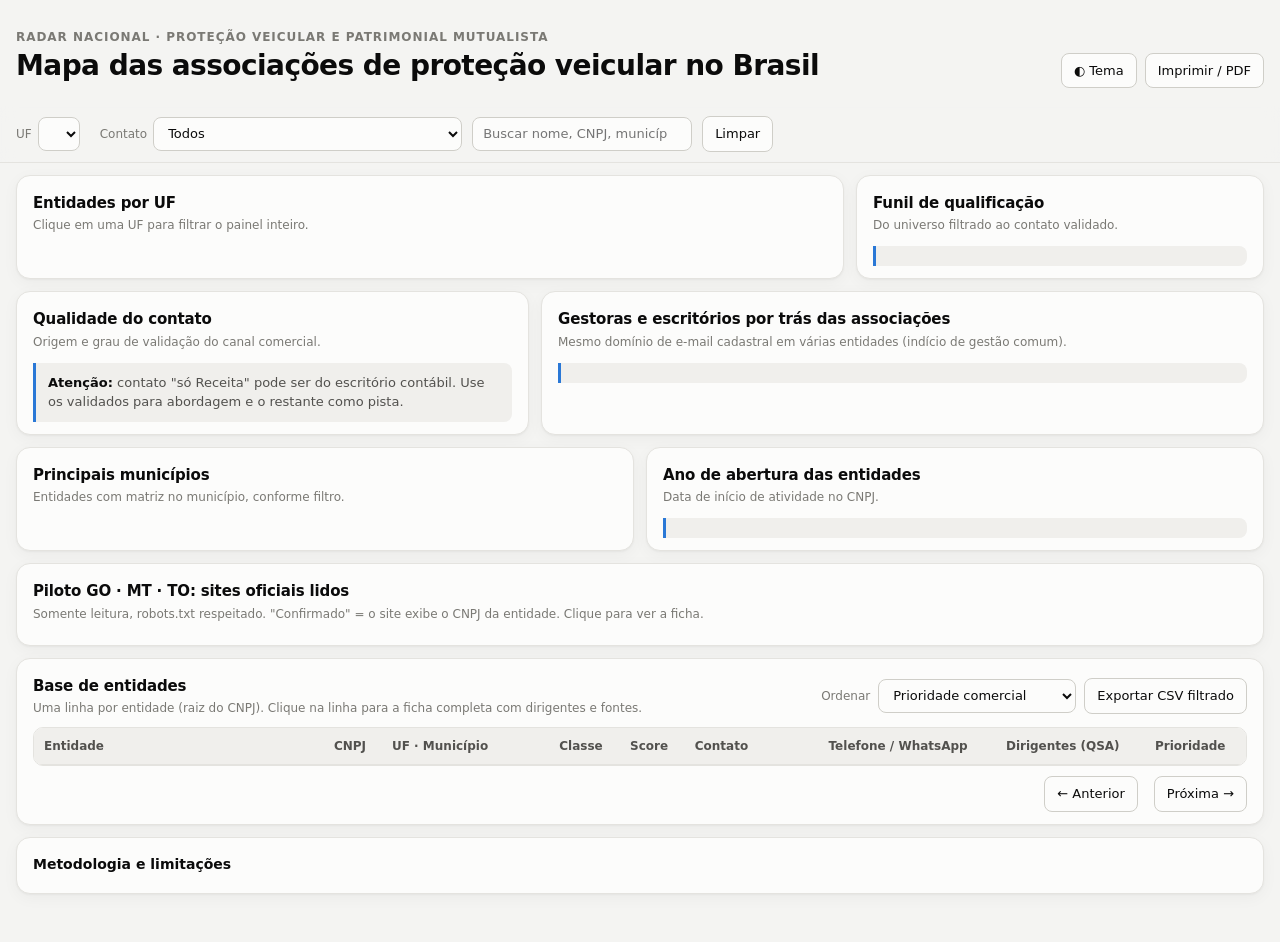
==== .claude/skills/radar-protecao-veicular/assets/dashboard_template.html @ 55ce42dc "Adiciona gerador de dashboard HTML unico a Skill radar-protecao-veicular Painel offline (HTML + SVG " ====
<!doctype html>
<html lang="pt-BR">
<head>
<meta charset="utf-8">
<meta name="viewport" content="width=device-width, initial-scale=1">
<title>Radar Proteção Veicular</title>
<style>
:root{
  color-scheme:light;
  --bg:#f4f4f2; --surface:#fcfcfb; --surface-2:#f0efec; --line:#e4e3df; --line-strong:#cfcec8;
  --text:#0b0b0b; --text-2:#52514e; --text-3:#7a7974;
  --s1:#2a78d6; --s2:#eb6834; --s3:#1baf7a; --neutral:#a9a8a2;
  --o1:#184f95; --o2:#2a78d6; --o3:#5598e7; --o4:#86b6ef;
  --good:#0ca30c; --accent:#2a78d6; --focus:#2a78d6;
  --shadow:0 1px 2px rgba(0,0,0,.04),0 4px 16px rgba(0,0,0,.04);
}
@media (prefers-color-scheme:dark){
  :root:not([data-theme="light"]){
    color-scheme:dark;
    --bg:#121211; --surface:#1a1a19; --surface-2:#232321; --line:#2e2e2b; --line-strong:#41413d;
    --text:#f0efec; --text-2:#c3c2b7; --text-3:#94938b;
    --s1:#3987e5; --s2:#d95926; --s3:#199e70; --neutral:#6b6a64;
    --o1:#9ec5f4; --o2:#5598e7; --o3:#256abf; --o4:#184f95;
    --accent:#3987e5; --focus:#86b6ef; --shadow:none;
  }
}
:root[data-theme="dark"]{
  color-scheme:dark;
  --bg:#121211; --surface:#1a1a19; --surface-2:#232321; --line:#2e2e2b; --line-strong:#41413d;
  --text:#f0efec; --text-2:#c3c2b7; --text-3:#94938b;
  --s1:#3987e5; --s2:#d95926; --s3:#199e70; --neutral:#6b6a64;
  --o1:#9ec5f4; --o2:#5598e7; --o3:#256abf; --o4:#184f95;
  --accent:#3987e5; --focus:#86b6ef; --shadow:none;
}
*{box-sizing:border-box}
html,body{margin:0}
body{background:var(--bg);color:var(--text);font:14px/1.5 ui-sans-serif,system-ui,-apple-system,"Segoe UI",Roboto,"Helvetica Neue",Arial,sans-serif;-webkit-font-smoothing:antialiased}
a{color:var(--accent)}
.wrap{max-width:1320px;margin:0 auto;padding:0 16px}
header.top{padding:28px 16px 18px;display:flex;gap:16px;align-items:flex-end;justify-content:space-between;flex-wrap:wrap}
.eyebrow{font-size:12px;letter-spacing:.08em;text-transform:uppercase;color:var(--text-3);font-weight:600}
h1{font-size:28px;line-height:1.15;margin:4px 0 6px;letter-spacing:-.02em}
.sub{color:var(--text-2);margin:0;max-width:760px}
.btn{appearance:none;border:1px solid var(--line-strong);background:var(--surface);color:var(--text);border-radius:8px;padding:7px 12px;font:inherit;font-size:13px;cursor:pointer}
.btn:hover{background:var(--surface-2)}
.btn:focus-visible,select:focus-visible,input:focus-visible,.chip:focus-visible,tr:focus-visible{outline:2px solid var(--focus);outline-offset:2px}
.filters{position:sticky;top:0;z-index:20;background:color-mix(in srgb,var(--bg) 92%,transparent);backdrop-filter:blur(8px);border-bottom:1px solid var(--line);padding:10px 0}
.filters .wrap{display:flex;gap:10px;flex-wrap:wrap;align-items:center}
.fgroup{display:flex;gap:6px;align-items:center}
.flabel{font-size:12px;color:var(--text-3)}
select,input[type=search]{font:inherit;font-size:13px;background:var(--surface);color:var(--text);border:1px solid var(--line-strong);border-radius:8px;padding:6px 10px;min-height:34px}
input[type=search]{min-width:220px}
.chip{border:1px solid var(--line-strong);background:var(--surface);color:var(--text-2);border-radius:999px;padding:5px 11px;font-size:12.5px;cursor:pointer;display:inline-flex;gap:6px;align-items:center;min-height:32px}
.chip[aria-pressed="true"]{background:var(--text);color:var(--surface);border-color:var(--text)}
.dot{width:9px;height:9px;border-radius:3px;display:inline-block;flex:none}
.count{margin-left:auto;font-size:12.5px;color:var(--text-2)}
main{padding:18px 0 40px}
.kpis{display:grid;grid-template-columns:repeat(4,minmax(0,1fr));gap:12px;margin-bottom:12px}
.card{background:var(--surface);border:1px solid var(--line);border-radius:14px;box-shadow:var(--shadow)}
.kpi{padding:14px 16px}
.kpi .k{font-size:12.5px;color:var(--text-2);display:flex;gap:6px;align-items:center}
.kpi .v{font-size:28px;font-weight:650;letter-spacing:-.02em;line-height:1.15;margin-top:4px;font-variant-numeric:tabular-nums}
.kpi .d{font-size:12px;color:var(--text-3);margin-top:2px}
.grid{display:grid;grid-template-columns:repeat(12,minmax(0,1fr));gap:12px}
.panel{padding:16px 16px 12px;min-width:0}
.panel h2{font-size:15px;margin:0;letter-spacing:-.01em}
.panel .ph{display:flex;flex-wrap:wrap;justify-content:space-between;gap:10px;align-items:flex-start;margin-bottom:10px}
.panel .hint{font-size:12px;color:var(--text-3);margin:2px 0 0}
.c8{grid-column:span 8}.c4{grid-column:span 4}.c6{grid-column:span 6}.c12{grid-column:span 12}.c5{grid-column:span 5}.c7{grid-column:span 7}
.legend{display:flex;gap:12px;flex-wrap:wrap;font-size:12px;color:var(--text-2)}
.legend span{display:inline-flex;gap:6px;align-items:center}
svg{display:block;max-width:100%;overflow:visible}
svg text{fill:var(--text-2);font-size:11.5px}
svg .lbl{fill:var(--text);font-size:12px}
svg .val{fill:var(--text-2);font-variant-numeric:tabular-nums}
svg .grid line{stroke:var(--line)}
.hit{fill:transparent;cursor:pointer}
.hit:hover + .hl, .rowg:hover .hl{fill:var(--surface-2)}
.tooltip{position:fixed;pointer-events:none;z-index:50;background:var(--surface);color:var(--text);border:1px solid var(--line-strong);border-radius:10px;padding:8px 10px;font-size:12.5px;box-shadow:0 6px 24px rgba(0,0,0,.14);opacity:0;transition:opacity .08s;max-width:280px}
.tooltip b{font-weight:650}
.tooltip .tr{display:flex;gap:8px;align-items:center;justify-content:space-between}
.tooltip .tr span:last-child{font-variant-numeric:tabular-nums;color:var(--text)}
.seg{display:flex;height:34px;border-radius:6px;overflow:hidden;gap:2px;background:var(--surface)}
.seg div{height:100%;min-width:2px}
.segleg{display:grid;grid-template-columns:repeat(2,minmax(0,1fr));gap:8px 16px;margin-top:12px;font-size:12.5px}
.segleg .r{display:flex;gap:8px;align-items:baseline}
.segleg .r b{font-variant-numeric:tabular-nums}
.segleg .r small{color:var(--text-3)}
.insight{border-left:3px solid var(--accent);background:var(--surface-2);padding:10px 12px;border-radius:0 8px 8px 0;font-size:13px;color:var(--text-2);margin-top:12px}
.insight b{color:var(--text)}
.pilot{display:grid;grid-template-columns:repeat(auto-fill,minmax(250px,1fr));gap:10px}
.pc{border:1px solid var(--line);border-radius:12px;padding:12px;background:var(--surface);cursor:pointer;text-align:left;font:inherit;color:inherit}
.pc:hover{border-color:var(--line-strong);background:var(--surface-2)}
.pc .n{font-weight:620;font-size:13.5px;line-height:1.3}
.pc .m{font-size:12px;color:var(--text-3);margin:2px 0 8px}
.tag{display:inline-flex;gap:5px;align-items:center;font-size:11.5px;border:1px solid var(--line-strong);border-radius:999px;padding:2px 8px;color:var(--text-2);margin:0 4px 4px 0;white-space:nowrap}
.tag.ok{border-color:color-mix(in srgb,var(--good) 55%,var(--line))}
.tag.ok::before{content:"✓";color:var(--good);font-weight:700}
.tbar{display:flex;gap:10px;align-items:center;justify-content:space-between;flex-wrap:wrap;margin-bottom:10px}
.tablewrap{overflow-x:auto;border:1px solid var(--line);border-radius:10px}
table{border-collapse:collapse;width:100%;min-width:1080px;font-size:13px}
th:nth-child(1),td:nth-child(1){min-width:260px}
th:nth-child(3),td:nth-child(3){min-width:150px}
th:nth-child(6),td:nth-child(6){min-width:120px}
.dir1{display:-webkit-box;-webkit-line-clamp:2;-webkit-box-orient:vertical;overflow:hidden;max-width:240px}
th,td{padding:9px 10px;border-bottom:1px solid var(--line);text-align:left;vertical-align:top}
th{position:sticky;top:0;background:var(--surface-2);font-size:12px;color:var(--text-2);font-weight:600;cursor:pointer;user-select:none;white-space:nowrap}
th[aria-sort="ascending"]::after{content:" ↑"}th[aria-sort="descending"]::after{content:" ↓"}
tbody tr{cursor:pointer}
tbody tr:hover{background:var(--surface-2)}
td.num{font-variant-numeric:tabular-nums;text-align:right}
.ename{font-weight:600;line-height:1.3}
.efan{color:var(--text-3);font-size:12px}
.badge{display:inline-flex;gap:6px;align-items:center;font-size:12px;white-space:nowrap}
.muted{color:var(--text-3)}
.pager{display:flex;gap:8px;align-items:center;justify-content:flex-end;margin-top:10px;font-size:12.5px;color:var(--text-2)}
dialog{border:none;border-radius:16px;padding:0;max-width:720px;width:calc(100% - 32px);background:var(--surface);color:var(--text);box-shadow:0 20px 60px rgba(0,0,0,.3)}
dialog::backdrop{background:rgba(0,0,0,.45)}
.dh{padding:18px 20px 12px;border-bottom:1px solid var(--line);display:flex;justify-content:space-between;gap:12px}
.dh h3{margin:0;font-size:17px;line-height:1.3}
.db{padding:14px 20px 20px;max-height:70vh;overflow:auto}
.kv{display:grid;grid-template-columns:180px 1fr;gap:6px 14px;font-size:13px}
.kv dt{color:var(--text-3)}
.kv dd{margin:0;word-break:break-word}
.notes{font-size:13px;color:var(--text-2)}
.notes h3{font-size:14px;color:var(--text);margin:0 0 6px}
.notes ul{margin:6px 0 0;padding-left:18px}
.foot{font-size:12px;color:var(--text-3);padding:16px 16px 32px}
.sr{position:absolute;width:1px;height:1px;overflow:hidden;clip:rect(0 0 0 0)}
@media (max-width:1000px){.c8,.c4,.c6,.c5,.c7{grid-column:span 12}.kpis{grid-template-columns:repeat(2,minmax(0,1fr))}}
@media (max-width:560px){.filters{position:static}h1{font-size:22px}.kpi .v{font-size:23px}input[type=search]{min-width:0;width:100%}.fgroup{flex-wrap:wrap}.kv{grid-template-columns:1fr}.segleg{grid-template-columns:1fr}.count{margin-left:0}}
@media print{.filters,.btn{display:none}.card{break-inside:avoid}}
</style>
</head>
<body>
<header class="wrap top">
  <div>
    <div class="eyebrow">Radar Nacional · Proteção Veicular e Patrimonial Mutualista</div>
    <h1>Mapa das associações de proteção veicular no Brasil</h1>
    <p class="sub" id="subtitle"></p>
  </div>
  <div style="display:flex;gap:8px">
    <button class="btn" id="themeBtn" type="button" aria-label="Alternar tema claro/escuro">◐ Tema</button>
    <button class="btn" id="printBtn" type="button">Imprimir / PDF</button>
  </div>
</header>

<div class="filters" role="region" aria-label="Filtros">
  <div class="wrap">
    <div class="fgroup"><label class="flabel" for="fUF">UF</label><select id="fUF"></select></div>
    <div class="fgroup" role="group" aria-label="Classe" id="fClasse"></div>
    <div class="fgroup"><label class="flabel" for="fContato">Contato</label>
      <select id="fContato">
        <option value="">Todos</option>
        <option value="validado">Validado no site (confirmado + provável)</option>
        <option value="confirmado_site_cita_cnpj">Confirmado (site cita CNPJ)</option>
        <option value="somente_declarado_receita">Só declarado à Receita</option>
        <option value="sem_contato_publico">Sem contato público</option>
      </select></div>
    <div class="fgroup"><input type="search" id="fBusca" placeholder="Buscar nome, CNPJ, município, dirigente…" aria-label="Buscar"></div>
    <button class="btn" id="fReset" type="button">Limpar</button>
    <span class="count" id="fCount" aria-live="polite"></span>
  </div>
</div>

<main class="wrap">
  <section class="kpis" id="kpis" aria-label="Indicadores"></section>

  <section class="grid">
    <div class="card panel c8">
      <div class="ph"><div><h2>Entidades por UF</h2><p class="hint">Clique em uma UF para filtrar o painel inteiro.</p></div>
        <div class="legend" id="legUF"></div></div>
      <div id="chUF"></div>
    </div>
    <div class="card panel c4">
      <div class="ph"><div><h2>Funil de qualificação</h2><p class="hint">Do universo filtrado ao contato validado.</p></div></div>
      <div id="chFunil"></div>
      <div class="insight" id="insFunil"></div>
    </div>

    <div class="card panel c5">
      <div class="ph"><div><h2>Qualidade do contato</h2><p class="hint">Origem e grau de validação do canal comercial.</p></div></div>
      <div id="chContato"></div>
      <div class="insight"><b>Atenção:</b> contato "só Receita" pode ser do escritório contábil. Use os validados para abordagem e o restante como pista.</div>
    </div>
    <div class="card panel c7">
      <div class="ph"><div><h2>Gestoras e escritórios por trás das associações</h2><p class="hint">Mesmo domínio de e-mail cadastral em várias entidades (indício de gestão comum).</p></div></div>
      <div id="chGest"></div>
      <div class="insight" id="insGest"></div>
    </div>

    <div class="card panel c6">
      <div class="ph"><div><h2>Principais municípios</h2><p class="hint">Entidades com matriz no município, conforme filtro.</p></div></div>
      <div id="chMun"></div>
    </div>
    <div class="card panel c6">
      <div class="ph"><div><h2>Ano de abertura das entidades</h2><p class="hint">Data de início de atividade no CNPJ.</p></div></div>
      <div id="chAno"></div>
      <div class="insight" id="insAno"></div>
    </div>

    <div class="card panel c12">
      <div class="ph"><div><h2>Piloto GO · MT · TO: sites oficiais lidos</h2><p class="hint">Somente leitura, robots.txt respeitado. "Confirmado" = o site exibe o CNPJ da entidade. Clique para ver a ficha.</p></div></div>
      <div class="pilot" id="pilot"></div>
    </div>

    <div class="card panel c12">
      <div class="tbar">
        <div><h2 style="margin:0;font-size:15px">Base de entidades</h2><p class="hint" style="margin:2px 0 0">Uma linha por entidade (raiz do CNPJ). Clique na linha para a ficha completa com dirigentes e fontes.</p></div>
        <div style="display:flex;gap:8px;align-items:center">
          <label class="flabel" for="tOrd">Ordenar</label>
          <select id="tOrd"><option value="prioScore">Prioridade comercial</option><option value="score">Score de confiança</option><option value="estab">Nº de estabelecimentos</option><option value="razao">Nome (A-Z)</option></select>
          <button class="btn" id="csvBtn" type="button">Exportar CSV filtrado</button>
        </div>
      </div>
      <div class="tablewrap"><table id="tbl"><caption class="sr">Entidades filtradas</caption>
        <thead><tr><th>Entidade</th><th>CNPJ</th><th>UF · Município</th><th>Classe</th><th class="num">Score</th><th>Contato</th><th>Telefone / WhatsApp</th><th>Dirigentes (QSA)</th><th>Prioridade</th></tr></thead>
        <tbody></tbody></table></div>
      <div class="pager"><button class="btn" id="pPrev" type="button">← Anterior</button><span id="pInfo"></span><button class="btn" id="pNext" type="button">Próxima →</button></div>
    </div>

    <div class="card panel c12 notes">
      <h3>Metodologia e limitações</h3>
      <ul id="notes"></ul>
    </div>
  </section>
</main>
<footer class="wrap foot" id="foot"></footer>

<div class="tooltip" id="tt" role="status"></div>
<dialog id="dlg" aria-labelledby="dlgT"><div class="dh"><h3 id="dlgT"></h3><button class="btn" id="dlgX" type="button" aria-label="Fechar">✕</button></div><div class="db" id="dlgB"></div></dialog>

<script>
const DATA = __DATA__;
const C = DATA.cols, M = DATA.meta;
const R = DATA.rows.map(r => Object.fromEntries(C.map((c, i) => [c, r[i]])));
const UFS = ["AC","AL","AP","AM","BA","CE","DF","ES","GO","MA","MT","MS","MG","PA","PB","PR","PE","PI","RJ","RN","RS","RO","RR","SC","SP","SE","TO"];
const CLS = {1:{n:"Confirmada",d:"Confirmada como atuante em proteção veicular",v:"--s1"},2:{n:"Provável",d:"Provável associação de proteção veicular",v:"--s1"},3:{n:"Patrimonial",d:"Proteção patrimonial sem confirmação do segmento veicular",v:"--s2"},5:{n:"Pendente",d:"Pendente de verificação",v:"--neutral"}};
// Séries: veicular (classes 1+2), patrimonial (3), pendente (5). Cor segue a entidade, nunca a posição.
const SER = [{k:"veic",n:"Veicular (confirmada ou provável)",v:"--s1",f:r=>r.classe<=2},{k:"patr",n:"Patrimonial s/ confirmação veicular",v:"--s2",f:r=>r.classe===3},{k:"pend",n:"Pendente de verificação",v:"--neutral",f:r=>r.classe===5}];
const CONT = {confirmado_site_cita_cnpj:{n:"Confirmado no site (cita CNPJ)",s:"Confirmado",v:"--o1"},provavel_site_dominio_cadastral:{n:"Provável (site do domínio cadastral)",s:"Provável (site)",v:"--o2"},somente_declarado_receita:{n:"Só declarado à Receita",s:"Só Receita",v:"--o3"},sem_contato_publico:{n:"Sem contato público",s:"Sem contato",v:"--neutral"}};
const css = v => getComputedStyle(document.documentElement).getPropertyValue(v).trim();
const fmt = n => n.toLocaleString("pt-BR");
const pct = (a, b) => b ? (100 * a / b).toLocaleString("pt-BR", {maximumFractionDigits: 1}) + "%" : "–";
const esc = s => s == null ? "" : String(s).replace(/[&<>"]/g, c => ({"&":"&amp;","<":"&lt;",">":"&gt;",'"':"&quot;"}[c]));
const norm = s => (s || "").normalize("NFD").replace(/[̀-ͯ]/g, "").toUpperCase();
R.forEach(r => r._q = norm([r.razao, r.fantasia, r.cnpj, r.mun, r.dirig, r.email, r.site].join(" ")));

// ---------------- estado e filtros
const st = {uf: "", cls: new Set([1, 2, 3, 5]), cont: "", q: "", ord: "prioScore", page: 0};
const fUF = document.getElementById("fUF");
fUF.innerHTML = `<option value="">Brasil (todas)</option>` + UFS.map(u => `<option>${u}</option>`).join("");
const fClasse = document.getElementById("fClasse");
fClasse.innerHTML = `<span class="flabel">Classe</span>` + [1, 2, 3, 5].map(c => `<button class="chip" type="button" data-c="${c}" aria-pressed="true" title="${CLS[c].d}"><span class="dot" style="background:var(${CLS[c].v})"></span>${c} · ${CLS[c].n}</button>`).join("");
fClasse.addEventListener("click", e => { const b = e.target.closest(".chip"); if (!b) return; const c = +b.dataset.c;
  if (st.cls.has(c) && st.cls.size > 1) st.cls.delete(c); else st.cls.add(c);
  b.setAttribute("aria-pressed", st.cls.has(c)); st.page = 0; render(); });
fUF.onchange = () => { st.uf = fUF.value; st.page = 0; render(); };
document.getElementById("fContato").onchange = e => { st.cont = e.target.value; st.page = 0; render(); };
let qt; document.getElementById("fBusca").oninput = e => { clearTimeout(qt); qt = setTimeout(() => { st.q = norm(e.target.value.trim()); st.page = 0; render(); }, 150); };
document.getElementById("tOrd").onchange = e => { st.ord = e.target.value; st.page = 0; renderTable(cur); };
document.getElementById("fReset").onclick = () => { Object.assign(st, {uf: "", cls: new Set([1, 2, 3, 5]), cont: "", q: "", page: 0}); fUF.value = ""; document.getElementById("fContato").value = ""; document.getElementById("fBusca").value = ""; fClasse.querySelectorAll(".chip").forEach(b => b.setAttribute("aria-pressed", "true")); render(); };
const validado = r => r.contato === "confirmado_site_cita_cnpj" || r.contato === "provavel_site_dominio_cadastral";
function filt(ignoreUF) {
  return R.filter(r => (ignoreUF || !st.uf || r.uf === st.uf) && st.cls.has(r.classe) &&
    (!st.cont || (st.cont === "validado" ? validado(r) : r.contato === st.cont)) && (!st.q || r._q.includes(st.q)));
}

// ---------------- tooltip
const tt = document.getElementById("tt");
function tip(e, html) { tt.innerHTML = html; tt.style.opacity = 1; const w = tt.offsetWidth, h = tt.offsetHeight;
  let x = e.clientX + 14, y = e.clientY + 14; if (x + w > innerWidth - 8) x = e.clientX - w - 14; if (y + h > innerHeight - 8) y = e.clientY - h - 14;
  tt.style.left = x + "px"; tt.style.top = y + "px"; }
const untip = () => tt.style.opacity = 0;
const trow = (v, n, val) => `<div class="tr"><span style="display:inline-flex;gap:6px;align-items:center"><span class="dot" style="background:var(${v})"></span>${n}</span><span>${val}</span></div>`;

// ---------------- gráfico de barras horizontais (empilhadas ou simples)
function hbars(el, items, series, opt = {}) {
  const W = el.clientWidth || 600, lw = opt.labelW || 46, rw = 54, bh = opt.bh || 14, gap = opt.gap || 8;
  const H = items.length * (bh + gap) + 22, max = Math.max(1, ...items.map(d => d.total));
  const x = v => (W - lw - rw) * v / max;
  const ticks = niceTicks(max, W < 420 ? 3 : 5);
  let s = `<svg width="${W}" height="${H}" role="img" aria-label="${esc(opt.aria || "")}"><g class="grid">`;
  ticks.forEach(t => { s += `<line x1="${lw + x(t)}" x2="${lw + x(t)}" y1="0" y2="${H - 18}"/><text x="${lw + x(t)}" y="${H - 4}" text-anchor="middle">${fmt(t)}</text>`; });
  s += `</g>`;
  items.forEach((d, i) => {
    const y = i * (bh + gap) + 2; let x0 = lw;
    s += `<g class="rowg" data-i="${i}"><rect class="hl" x="0" y="${y - gap / 2}" width="${W}" height="${bh + gap}" fill="transparent" rx="4"/>`;
    s += `<text class="lbl" x="${lw - 8}" y="${y + bh / 2 + 4}" text-anchor="end" ${d.dim ? 'style="opacity:.45"' : ""}>${esc(d.label)}</text>`;
    const segs = series.map(sr => ({sr, v: d.v[sr.k] || 0})).filter(z => z.v > 0);
    segs.forEach((z, j) => { const w = Math.max(1, x(z.v) - (j < segs.length - 1 ? 2 : 0)); const last = j === segs.length - 1;
      s += `<path d="${bar(x0, y, w, bh, last ? 4 : 0)}" fill="var(${z.sr.v})" ${d.dim ? 'opacity=".28"' : ""}/>`; x0 += x(z.v); });
    s += `<text class="val" x="${x0 + 6}" y="${y + bh / 2 + 4}">${fmt(d.total)}${d.extra ? " " + esc(d.extra) : ""}</text>`;
    s += `<rect class="hit" x="0" y="${y - gap / 2}" width="${W}" height="${bh + gap}"/></g>`;
  });
  el.innerHTML = s + `</svg>`;
  el.querySelectorAll(".rowg").forEach(g => { const d = items[+g.dataset.i];
    g.addEventListener("mousemove", e => tip(e, `<b>${esc(d.title || d.label)}</b>` + series.map(sr => d.v[sr.k] != null ? trow(sr.v, sr.n, fmt(d.v[sr.k] || 0)) : "").join("") + (d.note ? `<div class="muted" style="margin-top:4px">${esc(d.note)}</div>` : "")));
    g.addEventListener("mouseleave", untip);
    if (opt.onClick) { g.style.cursor = "pointer"; g.addEventListener("click", () => opt.onClick(d)); }
  });
}
// barra com apenas a ponta de dados arredondada (4px), ancorada na linha de base
function bar(x, y, w, h, r) { r = Math.min(r, w, h / 2); if (!r) return `M${x},${y}h${w}v${h}h${-w}z`;
  return `M${x},${y}h${w - r}a${r},${r} 0 0 1 ${r},${r}v${h - 2 * r}a${r},${r} 0 0 1 ${-r},${r}h${-(w - r)}z`; }
function niceTicks(max, n) { const raw = max / n, p = Math.pow(10, Math.floor(Math.log10(raw))), m = raw / p;
  const step = (m <= 1 ? 1 : m <= 2 ? 2 : m <= 5 ? 5 : 10) * p; const t = []; for (let v = 0; v <= max + 1e-9; v += step) t.push(Math.round(v)); return t; }

// ---------------- colunas verticais (série temporal discreta)
function vcols(el, items, opt) {
  const W = el.clientWidth || 600, H = 200, pl = 36, pb = 22, pt = 8, max = Math.max(1, ...items.map(d => d.v));
  const bw = (W - pl) / items.length, y = v => (H - pb - pt) * v / max;
  let s = `<svg width="${W}" height="${H}" role="img" aria-label="${esc(opt.aria)}"><g class="grid">`;
  niceTicks(max, 4).forEach(t => { const yy = H - pb - y(t); s += `<line x1="${pl}" x2="${W}" y1="${yy}" y2="${yy}"/><text x="${pl - 6}" y="${yy + 4}" text-anchor="end">${fmt(t)}</text>`; });
  s += `</g>`;
  const every = Math.ceil(items.length / (W < 480 ? 6 : 12));
  items.forEach((d, i) => { const x = pl + i * bw + 1, w = Math.max(2, bw - 2), h = y(d.v);
    s += `<g class="col" data-i="${i}"><rect class="hl" x="${pl + i * bw}" y="${pt}" width="${bw}" height="${H - pb - pt}" fill="transparent"/>`;
    if (h > 0) s += `<path d="M${x},${H - pb}v${-(h - Math.min(4, h))}a${Math.min(4, w / 2)},${Math.min(4, w / 2)} 0 0 1 ${Math.min(4, w / 2)},${-Math.min(4, h)}h${w - 2 * Math.min(4, w / 2)}a${Math.min(4, w / 2)},${Math.min(4, w / 2)} 0 0 1 ${Math.min(4, w / 2)},${Math.min(4, h)}v${h - Math.min(4, h)}z" fill="var(${d.c || "--s1"})"/>`;
    if (i % every === 0 || (i === items.length - 1 && i % every >= every / 2)) s += `<text x="${pl + i * bw + bw / 2}" y="${H - 6}" text-anchor="middle">${d.label}</text>`;
    s += `<rect class="hit" x="${pl + i * bw}" y="${pt}" width="${bw}" height="${H - pb - pt}"/></g>`; });
  el.innerHTML = s + `</svg>`;
  el.querySelectorAll(".col").forEach(g => { const d = items[+g.dataset.i];
    g.addEventListener("mousemove", e => tip(e, `<b>${d.label}</b>` + trow(d.c || "--s1", "Entidades abertas", fmt(d.v))));
    g.addEventListener("mouseleave", untip); });
}

// ---------------- render
let cur = [];
function render() {
  cur = filt(false);
  const all = filt(true);
  document.getElementById("fCount").textContent = `${fmt(cur.length)} entidades no filtro`;
  kpis(cur); chartUF(all); funil(cur); contato(cur); gestoras(cur); municipios(cur); anos(cur); pilot(cur);
  renderTable(cur);
}
function kpis(rs) {
  const n = rs.length, c = k => rs.filter(r => r.classe === k).length, v = rs.filter(validado).length, conf = rs.filter(r => r.contato === "confirmado_site_cita_cnpj").length;
  const dir = rs.filter(r => r.nDir > 0).length, est = rs.reduce((a, r) => a + r.estab, 0);
  const K = [
    ["Entidades no filtro", fmt(n), `${fmt(est)} estabelecimentos ativos (matriz + filiais)`],
    [`<span class="dot" style="background:var(--s1)"></span>Veicular (classes 1 e 2)`, fmt(c(1) + c(2)), `${fmt(c(1))} confirmadas · ${fmt(c(2))} prováveis`],
    [`<span class="dot" style="background:var(--s2)"></span>Patrimonial (classe 3)`, fmt(c(3)), "Mutualistas sem segmento veicular explícito"],
    [`<span class="dot" style="background:var(--neutral)"></span>Pendentes (classe 5)`, fmt(c(5)), "Clubes de benefícios e casos ambíguos"],
    ["Com dirigentes públicos (QSA)", fmt(dir), `${pct(dir, n)} das entidades têm presidente/diretores na Receita`],
    ["Contato validado no site", fmt(v), `${fmt(conf)} confirmados (site cita o CNPJ) · piloto GO/MT/TO`],
    ["Referência SUSEP (Fase I)", fmt(M.susepRef), "Associações com cadastro concluído até 15/07/2025"],
    ["Situação SUSEP verificada", "0", "Consulta oficial usa reCAPTCHA: conferência manual pendente"],
  ];
  document.getElementById("kpis").innerHTML = K.map(([k, v, d]) => `<div class="card kpi"><div class="k">${k}</div><div class="v">${v}</div><div class="d">${d}</div></div>`).join("");
}
function chartUF(rs) {
  const by = {}; UFS.forEach(u => by[u] = {veic: 0, patr: 0, pend: 0});
  rs.forEach(r => SER.forEach(s => { if (s.f(r)) by[r.uf][s.k]++; }));
  const items = UFS.map(u => ({label: u, title: u, v: by[u], total: by[u].veic + by[u].patr + by[u].pend, dim: st.uf && st.uf !== u}))
    .filter(d => d.total > 0).sort((a, b) => b.total - a.total);
  document.getElementById("legUF").innerHTML = SER.map(s => `<span><span class="dot" style="background:var(${s.v})"></span>${s.n}</span>`).join("");
  hbars(document.getElementById("chUF"), items, SER, {aria: "Entidades por UF", bh: 12, gap: 7, onClick: d => { st.uf = st.uf === d.label ? "" : d.label; fUF.value = st.uf; st.page = 0; render(); }});
}
function funil(rs) {
  const n = rs.length, veic = rs.filter(r => r.classe <= 2).length, dom = rs.filter(r => r.emailTipo === "dominio_proprio").length,
    site = rs.filter(r => r.site).length, conf = rs.filter(r => r.contato === "confirmado_site_cita_cnpj").length;
  const steps = [["Entidades no filtro", n, "--o4"], ["Veicular (classes 1 e 2)", veic, "--o3"], ["E-mail com domínio próprio", dom, "--o3"], ["Site oficial lido", site, "--o2"], ["Contato confirmado (site cita CNPJ)", conf, "--o1"]];
  const W = document.getElementById("chFunil").clientWidth || 360;
  let s = `<svg width="${W}" height="${steps.length * 46}" role="img" aria-label="Funil de qualificação">`;
  steps.forEach(([l, v, c], i) => { const y = i * 46, w = Math.max(3, (W - 70) * (n ? v / n : 0));
    s += `<text class="lbl" x="0" y="${y + 13}">${l}</text><path d="${bar(0, y + 20, w, 14, 4)}" fill="var(${c})"/><text class="val" x="${w + 6}" y="${y + 31}">${fmt(v)}${i ? " · " + pct(v, n) : ""}</text>`; });
  document.getElementById("chFunil").innerHTML = s + `</svg>`;
  document.getElementById("insFunil").innerHTML = `<b>Gargalo:</b> só ${pct(dom, n)} das entidades declaram e-mail com domínio próprio; o restante usa Gmail/Hotmail ou e-mail do contador. Site validado ainda limitado ao piloto (${M.sitesLidos} sites lidos).`;
}
function contato(rs) {
  const n = rs.length || 1, keys = Object.keys(CONT), cnt = Object.fromEntries(keys.map(k => [k, rs.filter(r => r.contato === k).length]));
  document.getElementById("chContato").innerHTML = `<div class="seg" role="img" aria-label="Distribuição da qualidade do contato">${keys.filter(k => cnt[k]).map(k => `<div data-k="${k}" style="flex:${cnt[k]} 0 0;background:var(${CONT[k].v})"></div>`).join("")}</div>
    <div class="segleg">${keys.map(k => `<div class="r"><span class="dot" style="background:var(${CONT[k].v})"></span><span>${CONT[k].n}</span><b>${fmt(cnt[k])}</b><small>${pct(cnt[k], rs.length)}</small></div>`).join("")}</div>`;
  document.querySelectorAll("#chContato .seg div").forEach(d => { const k = d.dataset.k;
    d.addEventListener("mousemove", e => tip(e, `<b>${CONT[k].n}</b>` + trow(CONT[k].v, "Entidades", `${fmt(cnt[k])} (${pct(cnt[k], rs.length)})`))); d.addEventListener("mouseleave", untip); });
}
function gestoras(rs) {
  const m = {}; rs.forEach(r => { if (!r.email || !(r.emailTipo === "dominio_proprio" || r.emailTipo === "provavel_terceiro_contador")) return;
    const d = r.email.split("@")[1]; (m[d] ||= {n: 0, ufs: new Set()}); m[d].n++; m[d].ufs.add(r.uf); });
  const top = Object.entries(m).filter(([, v]) => v.n >= 3).sort((a, b) => b[1].n - a[1].n).slice(0, 10);
  const el = document.getElementById("chGest");
  if (!top.length) { el.innerHTML = `<p class="muted">Nenhum domínio compartilhado por 3 ou mais entidades neste filtro.</p>`; document.getElementById("insGest").innerHTML = ""; return; }
  const items = top.map(([d, v]) => ({label: d.length > 26 ? d.slice(0, 25) + "…" : d, title: d, v: {g: v.n}, total: v.n, extra: `· ${v.ufs.size} UF${v.ufs.size > 1 ? "s" : ""}`, note: "UFs: " + [...v.ufs].sort().join(", ")}));
  hbars(el, items, [{k: "g", n: "Entidades com este domínio", v: "--s1"}], {aria: "Domínios compartilhados", labelW: Math.min(190, (el.clientWidth || 600) * .42), bh: 12, gap: 8,
    onClick: d => { const inp = document.getElementById("fBusca"); inp.value = d.title; st.q = norm(d.title); st.page = 0; render(); document.getElementById("tbl").scrollIntoView({behavior: "smooth"}); }});
  const tot = top.reduce((a, [, v]) => a + v.n, 0);
  document.getElementById("insGest").innerHTML = `<b>Oportunidade B2B:</b> os ${top.length} principais domínios somam ${fmt(tot)} associações. Um contrato com o back-office pode alcançar várias entidades. Clique para listar as associações de um domínio; confirme o vínculo antes da abordagem.`;
}
function municipios(rs) {
  const m = {}; rs.forEach(r => { const k = (r.mun || "?") + " · " + r.uf; (m[k] ||= {veic: 0, patr: 0, pend: 0}); SER.forEach(s => { if (s.f(r)) m[k][s.k]++; }); });
  const items = Object.entries(m).map(([k, v]) => ({label: k.length > 24 ? k.slice(0, 23) + "…" : k, title: k, v, total: v.veic + v.patr + v.pend})).sort((a, b) => b.total - a.total).slice(0, 12);
  const el = document.getElementById("chMun");
  hbars(el, items, SER, {aria: "Principais municípios", labelW: Math.min(170, (el.clientWidth || 500) * .4), bh: 12, gap: 8});
}
function anos(rs) {
  const m = {}; rs.forEach(r => { if (r.abertura) { const y = +r.abertura.slice(0, 4); m[y] = (m[y] || 0) + 1; } });
  const ys = Object.keys(m).map(Number); if (!ys.length) { document.getElementById("chAno").innerHTML = ""; return; }
  const a = Math.max(Math.min(...ys), 1995), b = Math.max(...ys), items = [];
  let antes = 0; ys.filter(y => y < a).forEach(y => antes += m[y]);
  for (let y = a; y <= b; y++) items.push({label: String(y), v: (m[y] || 0) + (y === a ? antes : 0)});
  if (antes) items[0].label = "≤" + a;
  if (b === new Date().getFullYear() || String(b) === M.competencia.slice(0, 4)) items[items.length - 1].label = b + "*";
  vcols(document.getElementById("chAno"), items, {aria: "Entidades por ano de abertura"});
  const rec = rs.filter(r => r.abertura && +r.abertura.slice(0, 4) >= 2020).length;
  document.getElementById("insAno").innerHTML = `<b>${pct(rec, rs.filter(r => r.abertura).length)}</b> das entidades do filtro foram abertas a partir de 2020: mercado jovem, com estrutura de gestão ainda em formação. <span class="muted">* ${M.competencia.slice(0, 4)} parcial (até a competência ${M.competencia}).</span>`;
}
function pilot(rs) {
  const ps = rs.filter(r => r.site).sort((a, b) => (a.contato > b.contato ? 1 : -1) || b.prioScore - a.prioScore);
  const el = document.getElementById("pilot");
  if (!ps.length) { el.innerHTML = `<p class="muted">Nenhum site lido no filtro atual (o enriquecimento de sites rodou no piloto GO/MT/TO).</p>`; return; }
  el.innerHTML = ps.map((r, i) => `<button class="pc" type="button" data-cnpj="${r.cnpj}">
    <div class="n">${esc(r.fantasia || r.razao)}</div><div class="m">${esc(r.mun)} · ${r.uf} · Classe ${r.classe}</div>
    ${r.contato === "confirmado_site_cita_cnpj" ? `<span class="tag ok">Site cita o CNPJ</span>` : `<span class="tag">Site do domínio cadastral</span>`}
    ${r.wa ? `<span class="tag ok">WhatsApp ${esc(r.wa.split(",")[0])}</span>` : ""}
    ${r.soft ? `<span class="tag">Software: ${esc(r.soft)}</span>` : ""}
    ${r.s24h ? `<span class="tag">Assistência 24h</span>` : ""}${r.sSin ? `<span class="tag">Sinistro</span>` : ""}${r.sVist ? `<span class="tag">Vistoria</span>` : ""}
  </button>`).join("");
  el.querySelectorAll(".pc").forEach(b => b.onclick = () => ficha(R.find(r => r.cnpj === b.dataset.cnpj)));
}

// ---------------- tabela
const PS = 25;
function sorted(rs) { const k = st.ord; return [...rs].sort((a, b) => k === "razao" ? (a.razao || "").localeCompare(b.razao || "", "pt") : (b[k] - a[k]) || (b.score - a.score)); }
function renderTable(rs) {
  const s = sorted(rs), pages = Math.max(1, Math.ceil(s.length / PS)); st.page = Math.min(st.page, pages - 1);
  const slice = s.slice(st.page * PS, st.page * PS + PS);
  document.querySelector("#tbl tbody").innerHTML = slice.map(r => `<tr tabindex="0" data-cnpj="${r.cnpj}">
    <td><div class="ename">${esc(r.razao)}</div>${r.fantasia && r.fantasia !== r.razao ? `<div class="efan">${esc(r.fantasia)}</div>` : ""}</td>
    <td style="white-space:nowrap;font-variant-numeric:tabular-nums">${r.cnpj}${r.estab > 1 ? `<div class="efan">${r.estab} estabelecimentos</div>` : ""}</td>
    <td>${r.uf} · ${esc(r.mun)}${r.ufs && r.ufs.includes(",") ? `<div class="efan">Atua em ${esc(r.ufs)}</div>` : ""}</td>
    <td><span class="badge"><span class="dot" style="background:var(${CLS[r.classe].v})"></span>${r.classe} · ${CLS[r.classe].n}</span></td>
    <td class="num">${r.score}</td>
    <td>${CONT[r.contato] ? `<span class="badge"><span class="dot" style="background:var(${CONT[r.contato].v})"></span>${CONT[r.contato].s}</span>` : ""}</td>
    <td style="white-space:nowrap">${esc(r.tel || "–")}${r.wa ? `<div class="efan">WA ${esc(r.wa)}</div>` : ""}</td>
    <td>${r.nDir ? `<div class="dir1">${esc(r.dirig.split("; ")[0])}${r.nDir > 1 ? ` <span class="muted">+${r.nDir - 1}</span>` : ""}</div>` : `<span class="muted">Não publicado</span>`}</td>
    <td>${r.prio} <span class="muted">(${r.prioScore})</span></td></tr>`).join("") || `<tr><td colspan="9" class="muted">Nenhuma entidade no filtro.</td></tr>`;
  document.getElementById("pInfo").textContent = `Página ${st.page + 1} de ${pages} · ${fmt(s.length)} entidades`;
  document.getElementById("pPrev").disabled = st.page === 0; document.getElementById("pNext").disabled = st.page >= pages - 1;
  document.querySelectorAll("#tbl tbody tr[data-cnpj]").forEach(tr => { const open = () => ficha(R.find(r => r.cnpj === tr.dataset.cnpj));
    tr.onclick = open; tr.onkeydown = e => { if (e.key === "Enter") open(); }; });
}
document.getElementById("pPrev").onclick = () => { st.page--; renderTable(cur); };
document.getElementById("pNext").onclick = () => { st.page++; renderTable(cur); };

// ---------------- ficha
const dlg = document.getElementById("dlg");
document.getElementById("dlgX").onclick = () => dlg.close();
dlg.addEventListener("click", e => { if (e.target === dlg) dlg.close(); });
function ficha(r) {
  if (!r) return;
  document.getElementById("dlgT").textContent = r.razao;
  const L = [["Nome fantasia", r.fantasia], ["CNPJ (matriz)", r.cnpj], ["Classe", `${r.classe} · ${CLS[r.classe].d}`], ["Score de confiança", r.score + " / 100"],
    ["Localização", `${r.mun} · ${r.uf}`], ["Estabelecimentos ativos", `${r.estab}${r.ufs ? " · UFs: " + r.ufs : ""}`], ["Data de abertura", r.abertura],
    ["Dirigentes públicos (QSA)", r.dirig], ["Telefone (Receita)", r.tel], ["E-mail (Receita)", r.email ? `${r.email} (${r.emailTipo.replace(/_/g, " ")})` : null],
    ["Site oficial", r.site ? `<a href="${esc(r.site)}" target="_blank" rel="noopener">${esc(r.site)}</a>` : null],
    ["WhatsApp comercial confirmado", r.wa], ["Status do contato", CONT[r.contato]?.n], ["Indícios de software", r.soft],
    ["Domínio de e-mail compartilhado", r.emailComp > 1 ? `${r.emailComp} entidades usam o mesmo domínio` : null],
    ["Prioridade comercial", `${r.prio} (${r.prioScore}/100)`], ["Situação SUSEP", "Não verificada: conferir em www2.susep.gov.br (certidão)"],
    ["Fonte", `Receita Federal, CNPJ dados abertos, competência ${M.competencia}${r.site ? "; site oficial" : ""}`]];
  document.getElementById("dlgB").innerHTML = `<dl class="kv">${L.filter(([, v]) => v).map(([k, v]) => `<dt>${k}</dt><dd>${k === "Site oficial" ? v : esc(v)}</dd>`).join("")}</dl>`;
  dlg.showModal();
}

// ---------------- CSV
document.getElementById("csvBtn").onclick = () => {
  const cols = [["cnpj","CNPJ"],["razao","Razão social"],["fantasia","Nome fantasia"],["uf","UF"],["mun","Município"],["classe","Classe"],["score","Score"],["contato","Status contato"],["tel","Telefone Receita"],["email","E-mail Receita"],["emailTipo","Tipo e-mail"],["site","Site oficial"],["wa","WhatsApp confirmado"],["dirig","Dirigentes QSA"],["estab","Estabelecimentos"],["ufs","UFs de atuação"],["soft","Indícios software"],["prio","Prioridade"],["prioScore","Prioridade score"],["abertura","Abertura"]];
  const q = v => v == null ? "" : /[";\n]/.test(String(v)) ? `"${String(v).replace(/"/g, '""')}"` : String(v);
  const csv = "﻿" + cols.map(c => c[1]).join(";") + "\n" + sorted(cur).map(r => cols.map(c => q(r[c[0]])).join(";")).join("\n");
  const a = document.createElement("a"); a.href = URL.createObjectURL(new Blob([csv], {type: "text/csv;charset=utf-8"}));
  a.download = `radar_protecao_veicular_${st.uf || "BR"}.csv`; a.click(); setTimeout(() => URL.revokeObjectURL(a.href), 1000);
};

// ---------------- textos e tema
document.getElementById("subtitle").textContent = `Base CNPJ da Receita Federal, competência ${M.competencia}. ${fmt(R.length)} entidades ativas classificadas por evidência, ${fmt(M.descartadas)} descartadas com justificativa. Atualizado em ${M.gerado}.`;
document.getElementById("notes").innerHTML = [
  `<b>Descoberta:</b> razão social, nome fantasia, CNAE principal e secundário (9499-5/00 é ponto de partida, não filtro), natureza jurídica e e-mail cadastral. Termos isolados como "proteção" ou "clube" não bastam.`,
  `<b>Classes:</b> 1 confirmada (site que cita o CNPJ ou cadastro SUSEP), 2 provável, 3 patrimonial sem confirmação veicular, 5 pendente. Descartadas (classe 4): ${Object.entries(M.descSub).map(([k, v]) => `${fmt(v)} ${k.replace(/_/g, " ")}`).join(", ")}.`,
  `<b>Precisão observada</b> em amostra rotulada de 80 entidades: classe 2 com 30/30 compatíveis; classe 3 entre 73% e 87%; ruído concentrado em "pendente", por desenho.`,
  `<b>Cobertura:</b> ordem de grandeza compatível com as ${fmt(M.susepRef)} associações que concluíram o cadastro na SUSEP. Não há evidência de cobertura completa: entidades sem nenhum sinal no nome, CNAE ou e-mail podem não aparecer.`,
  `<b>SUSEP:</b> cadastro não é regularidade. Nenhuma entidade é marcada como irregular por ausência de resultado. A consulta oficial exige reCAPTCHA e não foi automatizada.`,
  `<b>Dirigentes:</b> nome e cargo do QSA público, com data de entrada; sem CPF. Associação civil não tem proprietário. O QSA pode estar desatualizado.`,
  `<b>Contatos:</b> "só Receita" pode pertencer ao escritório contábil. Validação de sites rodou no piloto GO/MT/TO (${M.sitesLidos} sites lidos, respeitando robots.txt).`,
  `<b>Uso:</b> prospecção B2B. Não redistribua os nomes de dirigentes publicamente; ofereça opt-out no primeiro contato (LGPD).`].map(x => `<li>${x}</li>`).join("");
document.getElementById("foot").textContent = `Radar Proteção Veicular · Skill radar-protecao-veicular · Fontes: Receita Federal (CNPJ dados abertos, ${M.competencia}), SUSEP (página de PPM, LC 213/2025, Res. CNSP 491/2026), sites institucionais. Gerado em ${M.gerado}.`;
const THEME_KEY = "radar-pv-theme";
try { const t = localStorage.getItem(THEME_KEY); if (t) document.documentElement.dataset.theme = t; } catch (e) {}
document.getElementById("themeBtn").onclick = () => {
  const dark = document.documentElement.dataset.theme ? document.documentElement.dataset.theme === "dark" : matchMedia("(prefers-color-scheme: dark)").matches;
  document.documentElement.dataset.theme = dark ? "light" : "dark";
  try { localStorage.setItem(THEME_KEY, document.documentElement.dataset.theme); } catch (e) {}
};
document.getElementById("printBtn").onclick = () => print();
let rt; addEventListener("resize", () => { clearTimeout(rt); rt = setTimeout(render, 120); });
render();
</script>
</body>
</html>
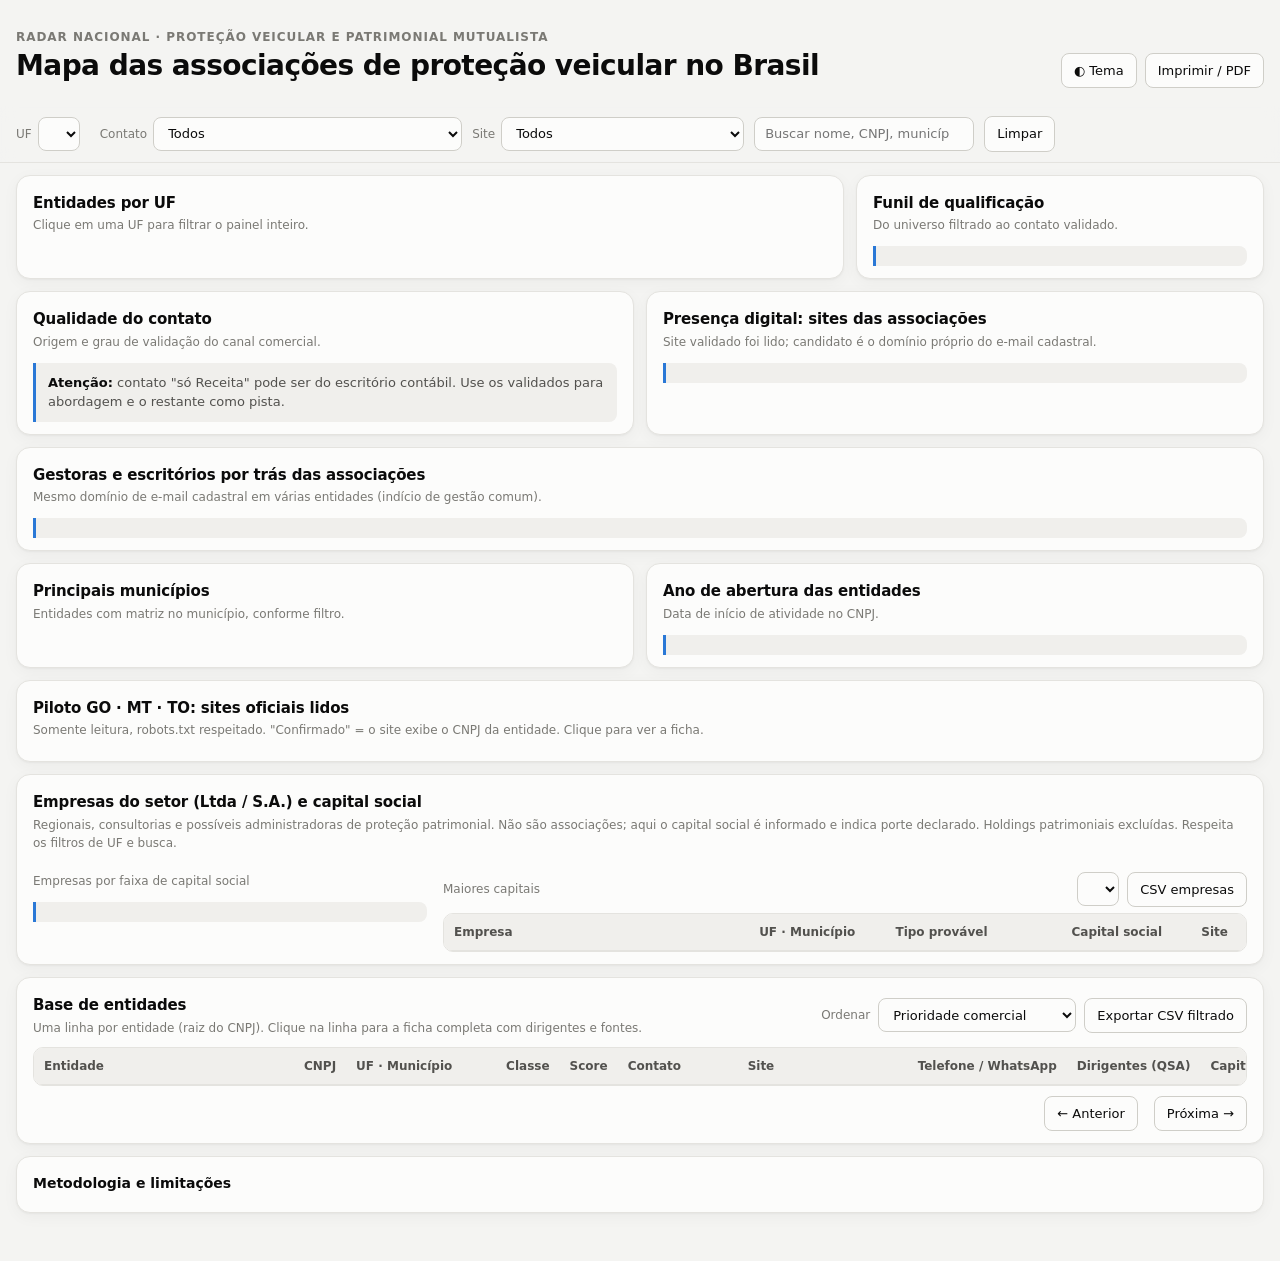
==== commit 13409dfe: "Inclui site e capital social na base e no dashboard - normalizar: site_candidato (dominio proprio do" ====
--- a/.claude/skills/radar-protecao-veicular/assets/dashboard_template.html
+++ b/.claude/skills/radar-protecao-veicular/assets/dashboard_template.html
@@ -98,10 +98,11 @@
 .tag.ok::before{content:"✓";color:var(--good);font-weight:700}
 .tbar{display:flex;gap:10px;align-items:center;justify-content:space-between;flex-wrap:wrap;margin-bottom:10px}
 .tablewrap{overflow-x:auto;border:1px solid var(--line);border-radius:10px}
-table{border-collapse:collapse;width:100%;min-width:1080px;font-size:13px}
+table{border-collapse:collapse;width:100%;min-width:1300px;font-size:13px}
 th:nth-child(1),td:nth-child(1){min-width:260px}
 th:nth-child(3),td:nth-child(3){min-width:150px}
 th:nth-child(6),td:nth-child(6){min-width:120px}
+#tbl th:nth-child(7),#tbl td:nth-child(7){min-width:170px}
 .dir1{display:-webkit-box;-webkit-line-clamp:2;-webkit-box-orient:vertical;overflow:hidden;max-width:240px}
 th,td{padding:9px 10px;border-bottom:1px solid var(--line);text-align:left;vertical-align:top}
 th{position:sticky;top:0;background:var(--surface-2);font-size:12px;color:var(--text-2);font-weight:600;cursor:pointer;user-select:none;white-space:nowrap}
@@ -157,6 +158,14 @@
         <option value="somente_declarado_receita">Só declarado à Receita</option>
         <option value="sem_contato_publico">Sem contato público</option>
       </select></div>
+    <div class="fgroup"><label class="flabel" for="fSite">Site</label>
+      <select id="fSite">
+        <option value="">Todos</option>
+        <option value="algum">Com site identificado</option>
+        <option value="validado">Site validado</option>
+        <option value="candidato_nao_verificado">Site candidato (não verificado)</option>
+        <option value="sem_site_identificado">Sem site identificado</option>
+      </select></div>
     <div class="fgroup"><input type="search" id="fBusca" placeholder="Buscar nome, CNPJ, município, dirigente…" aria-label="Buscar"></div>
     <button class="btn" id="fReset" type="button">Limpar</button>
     <span class="count" id="fCount" aria-live="polite"></span>
@@ -178,12 +187,17 @@
       <div class="insight" id="insFunil"></div>
     </div>
 
-    <div class="card panel c5">
+    <div class="card panel c6">
       <div class="ph"><div><h2>Qualidade do contato</h2><p class="hint">Origem e grau de validação do canal comercial.</p></div></div>
       <div id="chContato"></div>
       <div class="insight"><b>Atenção:</b> contato "só Receita" pode ser do escritório contábil. Use os validados para abordagem e o restante como pista.</div>
     </div>
-    <div class="card panel c7">
+    <div class="card panel c6">
+      <div class="ph"><div><h2>Presença digital: sites das associações</h2><p class="hint">Site validado foi lido; candidato é o domínio próprio do e-mail cadastral.</p></div></div>
+      <div id="chSite"></div>
+      <div class="insight" id="insSite"></div>
+    </div>
+    <div class="card panel c12">
       <div class="ph"><div><h2>Gestoras e escritórios por trás das associações</h2><p class="hint">Mesmo domínio de e-mail cadastral em várias entidades (indício de gestão comum).</p></div></div>
       <div id="chGest"></div>
       <div class="insight" id="insGest"></div>
@@ -202,6 +216,20 @@
     <div class="card panel c12">
       <div class="ph"><div><h2>Piloto GO · MT · TO: sites oficiais lidos</h2><p class="hint">Somente leitura, robots.txt respeitado. "Confirmado" = o site exibe o CNPJ da entidade. Clique para ver a ficha.</p></div></div>
       <div class="pilot" id="pilot"></div>
+    </div>
+
+    <div class="card panel c12">
+      <div class="ph"><div><h2>Empresas do setor (Ltda / S.A.) e capital social</h2><p class="hint">Regionais, consultorias e possíveis administradoras de proteção patrimonial. Não são associações; aqui o capital social é informado e indica porte declarado. Holdings patrimoniais excluídas. Respeita os filtros de UF e busca.</p></div>
+        <div class="legend" id="legEmp"></div></div>
+      <div class="grid" style="gap:16px">
+        <div class="c4" style="min-width:0"><div class="flabel" style="margin-bottom:6px">Empresas por faixa de capital social</div><div id="chCap"></div><div class="insight" id="insCap"></div></div>
+        <div class="c8" style="min-width:0">
+          <div class="tbar" style="margin-bottom:6px"><span class="flabel">Maiores capitais</span>
+            <div style="display:flex;gap:8px;align-items:center;flex-wrap:wrap"><select id="eTipo" aria-label="Tipo de empresa"></select><button class="btn" id="csvEmp" type="button">CSV empresas</button></div></div>
+          <div class="tablewrap" style="max-height:430px;overflow:auto"><table id="tblEmp" style="min-width:620px"><caption class="sr">Empresas do setor</caption>
+            <thead><tr><th>Empresa</th><th>UF · Município</th><th>Tipo provável</th><th class="num">Capital social</th><th>Site</th></tr></thead><tbody></tbody></table></div>
+        </div>
+      </div>
     </div>
 
     <div class="card panel c12">
@@ -209,12 +237,12 @@
         <div><h2 style="margin:0;font-size:15px">Base de entidades</h2><p class="hint" style="margin:2px 0 0">Uma linha por entidade (raiz do CNPJ). Clique na linha para a ficha completa com dirigentes e fontes.</p></div>
         <div style="display:flex;gap:8px;align-items:center">
           <label class="flabel" for="tOrd">Ordenar</label>
-          <select id="tOrd"><option value="prioScore">Prioridade comercial</option><option value="score">Score de confiança</option><option value="estab">Nº de estabelecimentos</option><option value="razao">Nome (A-Z)</option></select>
+          <select id="tOrd"><option value="prioScore">Prioridade comercial</option><option value="score">Score de confiança</option><option value="estab">Nº de estabelecimentos</option><option value="cap">Capital social</option><option value="razao">Nome (A-Z)</option></select>
           <button class="btn" id="csvBtn" type="button">Exportar CSV filtrado</button>
         </div>
       </div>
       <div class="tablewrap"><table id="tbl"><caption class="sr">Entidades filtradas</caption>
-        <thead><tr><th>Entidade</th><th>CNPJ</th><th>UF · Município</th><th>Classe</th><th class="num">Score</th><th>Contato</th><th>Telefone / WhatsApp</th><th>Dirigentes (QSA)</th><th>Prioridade</th></tr></thead>
+        <thead><tr><th>Entidade</th><th>CNPJ</th><th>UF · Município</th><th>Classe</th><th class="num">Score</th><th>Contato</th><th>Site</th><th>Telefone / WhatsApp</th><th>Dirigentes (QSA)</th><th class="num">Capital</th><th>Prioridade</th></tr></thead>
         <tbody></tbody></table></div>
       <div class="pager"><button class="btn" id="pPrev" type="button">← Anterior</button><span id="pInfo"></span><button class="btn" id="pNext" type="button">Próxima →</button></div>
     </div>
@@ -244,10 +272,17 @@
 const pct = (a, b) => b ? (100 * a / b).toLocaleString("pt-BR", {maximumFractionDigits: 1}) + "%" : "–";
 const esc = s => s == null ? "" : String(s).replace(/[&<>"]/g, c => ({"&":"&amp;","<":"&lt;",">":"&gt;",'"':"&quot;"}[c]));
 const norm = s => (s || "").normalize("NFD").replace(/[̀-ͯ]/g, "").toUpperCase();
-R.forEach(r => r._q = norm([r.razao, r.fantasia, r.cnpj, r.mun, r.dirig, r.email, r.site].join(" ")));
+R.forEach(r => r._q = norm([r.razao, r.fantasia, r.cnpj, r.mun, r.dirig, r.email, r.site, r.siteCand].join(" ")));
+const E = (DATA.emp || []).map(r => Object.fromEntries(DATA.empCols.map((c, i) => [c, r[i]])));
+E.forEach(r => r._q = norm([r.razao, r.fantasia, r.cnpj, r.mun, r.dirig, r.email, r.siteCand, r.tipo].join(" ")));
 
 // ---------------- estado e filtros
-const st = {uf: "", cls: new Set([1, 2, 3, 5]), cont: "", q: "", ord: "prioScore", page: 0};
+const st = {uf: "", cls: new Set([1, 2, 3, 5]), cont: "", site: "", q: "", ord: "prioScore", page: 0};
+const SITE = {validado_cita_cnpj:{n:"Validado (site cita o CNPJ)",s:"Validado",v:"--o1"},validado_dominio_cadastral:{n:"Validado (domínio do e-mail cadastral)",s:"Validado (domínio)",v:"--o2"},candidato_nao_verificado:{n:"Candidato, não verificado",s:"Candidato",v:"--o3"},inacessivel_na_coleta:{n:"Inacessível na coleta (reverificar)",s:"Inacessível",v:"--o4"},bloqueia_robos:{n:"Site bloqueia robôs (ver manualmente)",s:"Bloqueia robôs",v:"--o4"},sem_site_identificado:{n:"Sem site identificado",s:"Sem site",v:"--neutral"}};
+const siteURL = r => r.site || (r.siteSit !== "sem_site_identificado" ? r.siteCand : null);
+const temSite = r => r.siteSit !== "sem_site_identificado";
+const SUSEP_URL = "https://www2.susep.gov.br/safe/certidoes/app/certidao/emitir";
+const brl = v => v == null ? "–" : v.toLocaleString("pt-BR", {style: "currency", currency: "BRL", maximumFractionDigits: 0});
 const fUF = document.getElementById("fUF");
 fUF.innerHTML = `<option value="">Brasil (todas)</option>` + UFS.map(u => `<option>${u}</option>`).join("");
 const fClasse = document.getElementById("fClasse");
@@ -257,13 +292,15 @@
   b.setAttribute("aria-pressed", st.cls.has(c)); st.page = 0; render(); });
 fUF.onchange = () => { st.uf = fUF.value; st.page = 0; render(); };
 document.getElementById("fContato").onchange = e => { st.cont = e.target.value; st.page = 0; render(); };
+document.getElementById("fSite").onchange = e => { st.site = e.target.value; st.page = 0; render(); };
 let qt; document.getElementById("fBusca").oninput = e => { clearTimeout(qt); qt = setTimeout(() => { st.q = norm(e.target.value.trim()); st.page = 0; render(); }, 150); };
 document.getElementById("tOrd").onchange = e => { st.ord = e.target.value; st.page = 0; renderTable(cur); };
-document.getElementById("fReset").onclick = () => { Object.assign(st, {uf: "", cls: new Set([1, 2, 3, 5]), cont: "", q: "", page: 0}); fUF.value = ""; document.getElementById("fContato").value = ""; document.getElementById("fBusca").value = ""; fClasse.querySelectorAll(".chip").forEach(b => b.setAttribute("aria-pressed", "true")); render(); };
+document.getElementById("fReset").onclick = () => { Object.assign(st, {uf: "", cls: new Set([1, 2, 3, 5]), cont: "", site: "", q: "", page: 0}); fUF.value = ""; document.getElementById("fSite").value = ""; document.getElementById("fContato").value = ""; document.getElementById("fBusca").value = ""; fClasse.querySelectorAll(".chip").forEach(b => b.setAttribute("aria-pressed", "true")); render(); };
 const validado = r => r.contato === "confirmado_site_cita_cnpj" || r.contato === "provavel_site_dominio_cadastral";
 function filt(ignoreUF) {
   return R.filter(r => (ignoreUF || !st.uf || r.uf === st.uf) && st.cls.has(r.classe) &&
-    (!st.cont || (st.cont === "validado" ? validado(r) : r.contato === st.cont)) && (!st.q || r._q.includes(st.q)));
+    (!st.cont || (st.cont === "validado" ? validado(r) : r.contato === st.cont)) && (!st.q || r._q.includes(st.q)) &&
+    (!st.site || (st.site === "algum" ? temSite(r) : st.site === "validado" ? r.siteSit.startsWith("validado") : r.siteSit === st.site)));
 }
 
 // ---------------- tooltip
@@ -331,7 +368,7 @@
   cur = filt(false);
   const all = filt(true);
   document.getElementById("fCount").textContent = `${fmt(cur.length)} entidades no filtro`;
-  kpis(cur); chartUF(all); funil(cur); contato(cur); gestoras(cur); municipios(cur); anos(cur); pilot(cur);
+  kpis(cur); chartUF(all); funil(cur); contato(cur); sites(cur); gestoras(cur); municipios(cur); anos(cur); pilot(cur); empresas();
   renderTable(cur);
 }
 function kpis(rs) {
@@ -342,10 +379,10 @@
     [`<span class="dot" style="background:var(--s1)"></span>Veicular (classes 1 e 2)`, fmt(c(1) + c(2)), `${fmt(c(1))} confirmadas · ${fmt(c(2))} prováveis`],
     [`<span class="dot" style="background:var(--s2)"></span>Patrimonial (classe 3)`, fmt(c(3)), "Mutualistas sem segmento veicular explícito"],
     [`<span class="dot" style="background:var(--neutral)"></span>Pendentes (classe 5)`, fmt(c(5)), "Clubes de benefícios e casos ambíguos"],
+    ["Com site identificado", fmt(rs.filter(temSite).length), `${pct(rs.filter(temSite).length, n)} · ${fmt(rs.filter(r => r.siteSit.startsWith("validado")).length)} validados, demais candidatos`],
     ["Com dirigentes públicos (QSA)", fmt(dir), `${pct(dir, n)} das entidades têm presidente/diretores na Receita`],
-    ["Contato validado no site", fmt(v), `${fmt(conf)} confirmados (site cita o CNPJ) · piloto GO/MT/TO`],
-    ["Referência SUSEP (Fase I)", fmt(M.susepRef), "Associações com cadastro concluído até 15/07/2025"],
-    ["Situação SUSEP verificada", "0", "Consulta oficial usa reCAPTCHA: conferência manual pendente"],
+    ["Capital social zero", pct(rs.filter(r => !r.cap).length, n), `Associação civil não tem capital: não mede porte. ${fmt(rs.filter(r => r.cap > 0).length)} com capital informado`],
+    ["Confirmadas na SUSEP", fmt(rs.filter(r => r.susep === "cadastrada_em_regularizacao" || r.susep === "regular").length), `Referência: ${fmt(M.susepRef)} cadastradas (Fase I). Consulta oficial exige reCAPTCHA`],
   ];
   document.getElementById("kpis").innerHTML = K.map(([k, v, d]) => `<div class="card kpi"><div class="k">${k}</div><div class="v">${v}</div><div class="d">${d}</div></div>`).join("");
 }
@@ -375,6 +412,57 @@
   document.querySelectorAll("#chContato .seg div").forEach(d => { const k = d.dataset.k;
     d.addEventListener("mousemove", e => tip(e, `<b>${CONT[k].n}</b>` + trow(CONT[k].v, "Entidades", `${fmt(cnt[k])} (${pct(cnt[k], rs.length)})`))); d.addEventListener("mouseleave", untip); });
 }
+function sites(rs) {
+  const keys = Object.keys(SITE), cnt = Object.fromEntries(keys.map(k => [k, rs.filter(r => r.siteSit === k).length]));
+  document.getElementById("chSite").innerHTML = `<div class="seg" role="img" aria-label="Situação dos sites">${keys.filter(k => cnt[k]).map(k => `<div data-k="${k}" style="flex:${cnt[k]} 0 0;background:var(${SITE[k].v})"></div>`).join("")}</div>
+    <div class="segleg">${keys.filter(k => cnt[k] || k.startsWith("validado")).map(k => `<div class="r"><span class="dot" style="background:var(${SITE[k].v})"></span><span>${SITE[k].n}</span><b>${fmt(cnt[k])}</b><small>${pct(cnt[k], rs.length)}</small></div>`).join("")}</div>`;
+  document.querySelectorAll("#chSite .seg div").forEach(d => { const k = d.dataset.k;
+    d.addEventListener("mousemove", e => tip(e, `<b>${SITE[k].n}</b>` + trow(SITE[k].v, "Entidades", `${fmt(cnt[k])} (${pct(cnt[k], rs.length)})`))); d.addEventListener("mouseleave", untip); });
+  const cand = cnt.candidato_nao_verificado, val = cnt.validado_cita_cnpj + cnt.validado_dominio_cadastral;
+  document.getElementById("insSite").innerHTML = `<b>${fmt(cand)} sites candidatos</b> aguardam leitura (${fmt(val)} já validados). Rode <code>enriquecer_contatos.py</code> na sua máquina para validar todos e liberar WhatsApp, sinais de sinistro e software de gestão. Use o filtro "Site" para trabalhar só com quem tem presença digital.`;
+}
+const FAIXAS = [["Zero", 0, 0], ["Até R$ 10 mil", 0.01, 10000], ["R$ 10-50 mil", 10000.01, 50000], ["R$ 50-100 mil", 50000.01, 100000], ["R$ 100-500 mil", 100000.01, 500000], ["Acima de R$ 500 mil", 500000.01, 1e15]];
+const TIPOS_CURTO = {"Possível administradora/gestora de PPM": "Administradora (provável)", "Regional / consultoria de proteção veicular": "Regional / consultoria", "Corretora / seguros": "Corretora / seguros", "Outra empresa do setor": "Outra"};
+const TIPOC = {"Possível administradora/gestora de PPM": "--s1", "Regional / consultoria de proteção veicular": "--s2", "Corretora / seguros": "--s3", "Outra empresa do setor": "--neutral"};
+const eTipo = document.getElementById("eTipo");
+eTipo.innerHTML = `<option value="">Todos os tipos</option>` + Object.keys(TIPOC).map(t => `<option>${t}</option>`).join("");
+eTipo.onchange = () => empresas();
+function empFilt() { return E.filter(r => (!st.uf || r.uf === st.uf) && (!st.q || r._q.includes(st.q)) && (!eTipo.value || r.tipo === eTipo.value)); }
+function empresas() {
+  const es = empFilt(), tipos = Object.keys(TIPOC);
+  document.getElementById("legEmp").innerHTML = tipos.map(t => `<span><span class="dot" style="background:var(${TIPOC[t]})"></span>${t}</span>`).join("");
+  const ser = tipos.map((t, i) => ({k: "t" + i, n: t, v: TIPOC[t]}));
+  const items = FAIXAS.map(([l, a, b]) => { const v = {}; let tot = 0; tipos.forEach((t, i) => { const c = es.filter(r => r.tipo === t && (r.cap || 0) >= a && (r.cap || 0) <= b).length; v["t" + i] = c; tot += c; }); return {label: l, title: "Capital " + l.toLowerCase(), v, total: tot}; });
+  const el = document.getElementById("chCap");
+  hbars(el, items, ser, {aria: "Empresas por faixa de capital", labelW: Math.min(140, (el.clientWidth || 400) * .38), bh: 14, gap: 10});
+  const caps = es.map(r => r.cap || 0).sort((a, b) => a - b), med = caps.length ? caps[Math.floor(caps.length / 2)] : 0;
+  const adm = es.filter(r => r.tipo.startsWith("Possível administradora"));
+  document.getElementById("insCap").innerHTML = es.length ? `<b>${fmt(es.length)} empresas</b>, capital mediano ${brl(med)}. <b>${fmt(adm.length)}</b> têm nome de administradora/gestora: alvo B2B de alto valor, porque uma administradora autorizada pela SUSEP pode atender várias associações (Res. CNSP 491/2026).` : `Nenhuma empresa do setor neste filtro.`;
+  const top = [...es].sort((a, b) => (b.cap || 0) - (a.cap || 0)).slice(0, 60);
+  document.querySelector("#tblEmp tbody").innerHTML = top.map(r => `<tr tabindex="0" data-cnpj="${r.cnpj}">
+    <td><div class="ename">${esc(r.razao)}</div><div class="efan">${r.cnpj}${r.fantasia && r.fantasia !== r.razao ? " · " + esc(r.fantasia) : ""}</div></td>
+    <td>${r.uf} · ${esc(r.mun)}</td>
+    <td><span class="badge"><span class="dot" style="background:var(${TIPOC[r.tipo]})"></span>${esc(TIPOS_CURTO[r.tipo] || r.tipo)}</span></td>
+    <td class="num" style="white-space:nowrap">${r.cap > 0 ? brl(r.cap) : `<span class="muted">zero</span>`}</td>
+    <td>${(r.site || r.siteCand) ? `<a href="${esc(r.site || r.siteCand)}" target="_blank" rel="noopener" onclick="event.stopPropagation()">${esc(hostOf(r.site || r.siteCand))}</a><div class="efan">${r.site ? "Validado" : "Candidato"}</div>` : `<span class="muted">–</span>`}</td></tr>`).join("") || `<tr><td colspan="5" class="muted">Nenhuma empresa neste filtro.</td></tr>`;
+  document.querySelectorAll("#tblEmp tbody tr[data-cnpj]").forEach(tr => { const open = () => fichaEmp(E.find(r => r.cnpj === tr.dataset.cnpj)); tr.onclick = open; tr.onkeydown = e => { if (e.key === "Enter") open(); }; });
+}
+function fichaEmp(r) {
+  if (!r) return;
+  document.getElementById("dlgT").textContent = r.razao;
+  const L = [["Nome fantasia", r.fantasia], ["CNPJ (matriz)", r.cnpj], ["Tipo provável", r.tipo + " (inferido pelo nome; confirmar)"], ["Natureza jurídica", r.nat],
+    ["Capital social", r.cap > 0 ? brl(r.cap) : "Zero informado"], ["Localização", `${r.mun} · ${r.uf}`], ["Estabelecimentos ativos", r.estab], ["Data de abertura", r.abertura],
+    ["Sócios / administradores (QSA)", r.dirig], ["Telefone (Receita)", r.tel], ["E-mail (Receita)", r.email ? `${r.email} (${r.emailTipo.replace(/_/g, " ")})` : null],
+    ["Site", (r.site || r.siteCand) ? `<a href="${esc(r.site || r.siteCand)}" target="_blank" rel="noopener">${esc(r.site || r.siteCand)}</a> (${r.site ? "validado" : "candidato, não verificado"})` : null],
+    ["Autorização SUSEP como administradora", "Não verificada: conferir lista de administradoras autorizadas na SUSEP"],
+    ["Fonte", `Receita Federal, CNPJ dados abertos, competência ${M.competencia}`]];
+  document.getElementById("dlgB").innerHTML = `<dl class="kv">${L.filter(([, v]) => v).map(([k, v]) => `<dt>${k}</dt><dd>${k === "Site" ? v : esc(v)}</dd>`).join("")}</dl>`;
+  dlg.showModal();
+}
+document.getElementById("csvEmp").onclick = () => {
+  const cols = [["cnpj","CNPJ"],["razao","Razão social"],["fantasia","Nome fantasia"],["uf","UF"],["mun","Município"],["tipo","Tipo provável"],["nat","Natureza jurídica"],["cap","Capital social (R$)"],["capSt","Status capital"],["site","Site validado"],["siteCand","Site candidato"],["tel","Telefone Receita"],["email","E-mail Receita"],["dirig","Sócios/administradores QSA"],["abertura","Abertura"],["estab","Estabelecimentos"]];
+  baixarCSV(cols, [...empFilt()].sort((a, b) => (b.cap || 0) - (a.cap || 0)), `empresas_setor_${st.uf || "BR"}.csv`);
+};
 function gestoras(rs) {
   const m = {}; rs.forEach(r => { if (!r.email || !(r.emailTipo === "dominio_proprio" || r.emailTipo === "provavel_terceiro_contador")) return;
     const d = r.email.split("@")[1]; (m[d] ||= {n: 0, ufs: new Set()}); m[d].n++; m[d].ufs.add(r.uf); });
@@ -421,7 +509,11 @@
 
 // ---------------- tabela
 const PS = 25;
-function sorted(rs) { const k = st.ord; return [...rs].sort((a, b) => k === "razao" ? (a.razao || "").localeCompare(b.razao || "", "pt") : (b[k] - a[k]) || (b.score - a.score)); }
+function sorted(rs) { const k = st.ord; return [...rs].sort((a, b) => k === "razao" ? (a.razao || "").localeCompare(b.razao || "", "pt") : ((b[k] || 0) - (a[k] || 0)) || (b.score - a.score)); }
+function hostOf(u) { try { return new URL(u).hostname.replace(/^www\./, ""); } catch (e) { return u; } }
+function siteCell(r) { const u = siteURL(r); if (!u) return `<span class="muted">–</span>`;
+  const sv = SITE[r.siteSit] || SITE.candidato_nao_verificado;
+  return `<a href="${esc(u)}" target="_blank" rel="noopener" onclick="event.stopPropagation()">${esc(hostOf(u))}</a><div class="efan"><span class="dot" style="background:var(${sv.v});width:7px;height:7px"></span> ${sv.s}</div>`; }
 function renderTable(rs) {
   const s = sorted(rs), pages = Math.max(1, Math.ceil(s.length / PS)); st.page = Math.min(st.page, pages - 1);
   const slice = s.slice(st.page * PS, st.page * PS + PS);
@@ -432,9 +524,11 @@
     <td><span class="badge"><span class="dot" style="background:var(${CLS[r.classe].v})"></span>${r.classe} · ${CLS[r.classe].n}</span></td>
     <td class="num">${r.score}</td>
     <td>${CONT[r.contato] ? `<span class="badge"><span class="dot" style="background:var(${CONT[r.contato].v})"></span>${CONT[r.contato].s}</span>` : ""}</td>
+    <td>${siteCell(r)}</td>
     <td style="white-space:nowrap">${esc(r.tel || "–")}${r.wa ? `<div class="efan">WA ${esc(r.wa)}</div>` : ""}</td>
     <td>${r.nDir ? `<div class="dir1">${esc(r.dirig.split("; ")[0])}${r.nDir > 1 ? ` <span class="muted">+${r.nDir - 1}</span>` : ""}</div>` : `<span class="muted">Não publicado</span>`}</td>
-    <td>${r.prio} <span class="muted">(${r.prioScore})</span></td></tr>`).join("") || `<tr><td colspan="9" class="muted">Nenhuma entidade no filtro.</td></tr>`;
+    <td class="num">${r.cap > 0 ? brl(r.cap) : `<span class="muted">zero</span>`}</td>
+    <td>${r.prio} <span class="muted">(${r.prioScore})</span></td></tr>`).join("") || `<tr><td colspan="11" class="muted">Nenhuma entidade no filtro.</td></tr>`;
   document.getElementById("pInfo").textContent = `Página ${st.page + 1} de ${pages} · ${fmt(s.length)} entidades`;
   document.getElementById("pPrev").disabled = st.page === 0; document.getElementById("pNext").disabled = st.page >= pages - 1;
   document.querySelectorAll("#tbl tbody tr[data-cnpj]").forEach(tr => { const open = () => ficha(R.find(r => r.cnpj === tr.dataset.cnpj));
@@ -453,23 +547,27 @@
   const L = [["Nome fantasia", r.fantasia], ["CNPJ (matriz)", r.cnpj], ["Classe", `${r.classe} · ${CLS[r.classe].d}`], ["Score de confiança", r.score + " / 100"],
     ["Localização", `${r.mun} · ${r.uf}`], ["Estabelecimentos ativos", `${r.estab}${r.ufs ? " · UFs: " + r.ufs : ""}`], ["Data de abertura", r.abertura],
     ["Dirigentes públicos (QSA)", r.dirig], ["Telefone (Receita)", r.tel], ["E-mail (Receita)", r.email ? `${r.email} (${r.emailTipo.replace(/_/g, " ")})` : null],
-    ["Site oficial", r.site ? `<a href="${esc(r.site)}" target="_blank" rel="noopener">${esc(r.site)}</a>` : null],
+    ["Site", siteURL(r) ? `<a href="${esc(siteURL(r))}" target="_blank" rel="noopener">${esc(siteURL(r))}</a> · ${SITE[r.siteSit].n}` : "Sem site identificado"],
+    ["Capital social", r.cap > 0 ? brl(r.cap) : "Zero informado na Receita (comum em associação civil; não indica porte)"],
     ["WhatsApp comercial confirmado", r.wa], ["Status do contato", CONT[r.contato]?.n], ["Indícios de software", r.soft],
     ["Domínio de e-mail compartilhado", r.emailComp > 1 ? `${r.emailComp} entidades usam o mesmo domínio` : null],
-    ["Prioridade comercial", `${r.prio} (${r.prioScore}/100)`], ["Situação SUSEP", "Não verificada: conferir em www2.susep.gov.br (certidão)"],
+    ["Prioridade comercial", `${r.prio} (${r.prioScore}/100)`], ["Situação SUSEP", (r.susep === "nao_verificado" ? "Não verificada. " : esc(r.susep.replace(/_/g, " ")) + ". ") + `<a href="${SUSEP_URL}" target="_blank" rel="noopener">Conferir na SUSEP (certidão)</a> <button class="btn" type="button" style="padding:2px 8px;font-size:12px" onclick="navigator.clipboard&&navigator.clipboard.writeText('${r.cnpj}');this.textContent='CNPJ copiado'">Copiar CNPJ</button><div class="efan">"Em regularização" = cadastrada, ainda não regular. Ausência de cadastro não deve ser concluída sem documento oficial.</div>`],
     ["Fonte", `Receita Federal, CNPJ dados abertos, competência ${M.competencia}${r.site ? "; site oficial" : ""}`]];
-  document.getElementById("dlgB").innerHTML = `<dl class="kv">${L.filter(([, v]) => v).map(([k, v]) => `<dt>${k}</dt><dd>${k === "Site oficial" ? v : esc(v)}</dd>`).join("")}</dl>`;
+  document.getElementById("dlgB").innerHTML = `<dl class="kv">${L.filter(([, v]) => v).map(([k, v]) => `<dt>${k}</dt><dd>${k === "Site" || k === "Situação SUSEP" ? v : esc(v)}</dd>`).join("")}</dl>`;
   dlg.showModal();
 }
 
 // ---------------- CSV
 document.getElementById("csvBtn").onclick = () => {
-  const cols = [["cnpj","CNPJ"],["razao","Razão social"],["fantasia","Nome fantasia"],["uf","UF"],["mun","Município"],["classe","Classe"],["score","Score"],["contato","Status contato"],["tel","Telefone Receita"],["email","E-mail Receita"],["emailTipo","Tipo e-mail"],["site","Site oficial"],["wa","WhatsApp confirmado"],["dirig","Dirigentes QSA"],["estab","Estabelecimentos"],["ufs","UFs de atuação"],["soft","Indícios software"],["prio","Prioridade"],["prioScore","Prioridade score"],["abertura","Abertura"]];
+  const cols = [["cnpj","CNPJ"],["razao","Razão social"],["fantasia","Nome fantasia"],["uf","UF"],["mun","Município"],["classe","Classe"],["score","Score"],["contato","Status contato"],["tel","Telefone Receita"],["email","E-mail Receita"],["emailTipo","Tipo e-mail"],["site","Site oficial"],["wa","WhatsApp confirmado"],["dirig","Dirigentes QSA"],["estab","Estabelecimentos"],["ufs","UFs de atuação"],["soft","Indícios software"],["prio","Prioridade"],["prioScore","Prioridade score"],["abertura","Abertura"],["siteSit","Situação do site"],["siteCand","Site candidato"],["cap","Capital social (R$)"],["capSt","Status capital"],["susep","Status SUSEP"]];
+  baixarCSV(cols, sorted(cur), `radar_protecao_veicular_${st.uf || "BR"}.csv`);
+};
+function baixarCSV(cols, rows, nome) {
   const q = v => v == null ? "" : /[";\n]/.test(String(v)) ? `"${String(v).replace(/"/g, '""')}"` : String(v);
-  const csv = "﻿" + cols.map(c => c[1]).join(";") + "\n" + sorted(cur).map(r => cols.map(c => q(r[c[0]])).join(";")).join("\n");
+  const csv = "\ufeff" + cols.map(c => c[1]).join(";") + "\n" + rows.map(r => cols.map(c => q(r[c[0]])).join(";")).join("\n");
   const a = document.createElement("a"); a.href = URL.createObjectURL(new Blob([csv], {type: "text/csv;charset=utf-8"}));
-  a.download = `radar_protecao_veicular_${st.uf || "BR"}.csv`; a.click(); setTimeout(() => URL.revokeObjectURL(a.href), 1000);
-};
+  a.download = nome; a.click(); setTimeout(() => URL.revokeObjectURL(a.href), 1000);
+}
 
 // ---------------- textos e tema
 document.getElementById("subtitle").textContent = `Base CNPJ da Receita Federal, competência ${M.competencia}. ${fmt(R.length)} entidades ativas classificadas por evidência, ${fmt(M.descartadas)} descartadas com justificativa. Atualizado em ${M.gerado}.`;
@@ -478,9 +576,11 @@
   `<b>Classes:</b> 1 confirmada (site que cita o CNPJ ou cadastro SUSEP), 2 provável, 3 patrimonial sem confirmação veicular, 5 pendente. Descartadas (classe 4): ${Object.entries(M.descSub).map(([k, v]) => `${fmt(v)} ${k.replace(/_/g, " ")}`).join(", ")}.`,
   `<b>Precisão observada</b> em amostra rotulada de 80 entidades: classe 2 com 30/30 compatíveis; classe 3 entre 73% e 87%; ruído concentrado em "pendente", por desenho.`,
   `<b>Cobertura:</b> ordem de grandeza compatível com as ${fmt(M.susepRef)} associações que concluíram o cadastro na SUSEP. Não há evidência de cobertura completa: entidades sem nenhum sinal no nome, CNAE ou e-mail podem não aparecer.`,
-  `<b>SUSEP:</b> cadastro não é regularidade. Nenhuma entidade é marcada como irregular por ausência de resultado. A consulta oficial exige reCAPTCHA e não foi automatizada.`,
+  `<b>SUSEP:</b> conferência manual em <a href="https://www2.susep.gov.br/safe/certidoes/app/certidao/emitir" target="_blank" rel="noopener">emissão de certidão</a> (por CNPJ, com reCAPTCHA). Cadastro não é regularidade. Nenhuma entidade é marcada como irregular por ausência de resultado. A consulta oficial exige reCAPTCHA e não foi automatizada.`,
   `<b>Dirigentes:</b> nome e cargo do QSA público, com data de entrada; sem CPF. Associação civil não tem proprietário. O QSA pode estar desatualizado.`,
   `<b>Contatos:</b> "só Receita" pode pertencer ao escritório contábil. Validação de sites rodou no piloto GO/MT/TO (${M.sitesLidos} sites lidos, respeitando robots.txt).`,
+  `<b>Sites:</b> "validado" foi lido (robots.txt respeitado); "candidato" é o domínio próprio do e-mail cadastral, ainda não verificado; "inacessível na coleta" pode ser site fora do ar ou bloqueio de rede do ambiente de coleta: reverifique.`,
+  `<b>Capital social:</b> campo oficial da Receita. Associação civil normalmente registra zero (não tem capital como empresa), então não mede porte de associação. Nas empresas do setor (Ltda/S.A.) o valor é informado e indica porte declarado, não faturamento.`,
   `<b>Uso:</b> prospecção B2B. Não redistribua os nomes de dirigentes publicamente; ofereça opt-out no primeiro contato (LGPD).`].map(x => `<li>${x}</li>`).join("");
 document.getElementById("foot").textContent = `Radar Proteção Veicular · Skill radar-protecao-veicular · Fontes: Receita Federal (CNPJ dados abertos, ${M.competencia}), SUSEP (página de PPM, LC 213/2025, Res. CNSP 491/2026), sites institucionais. Gerado em ${M.gerado}.`;
 const THEME_KEY = "radar-pv-theme";
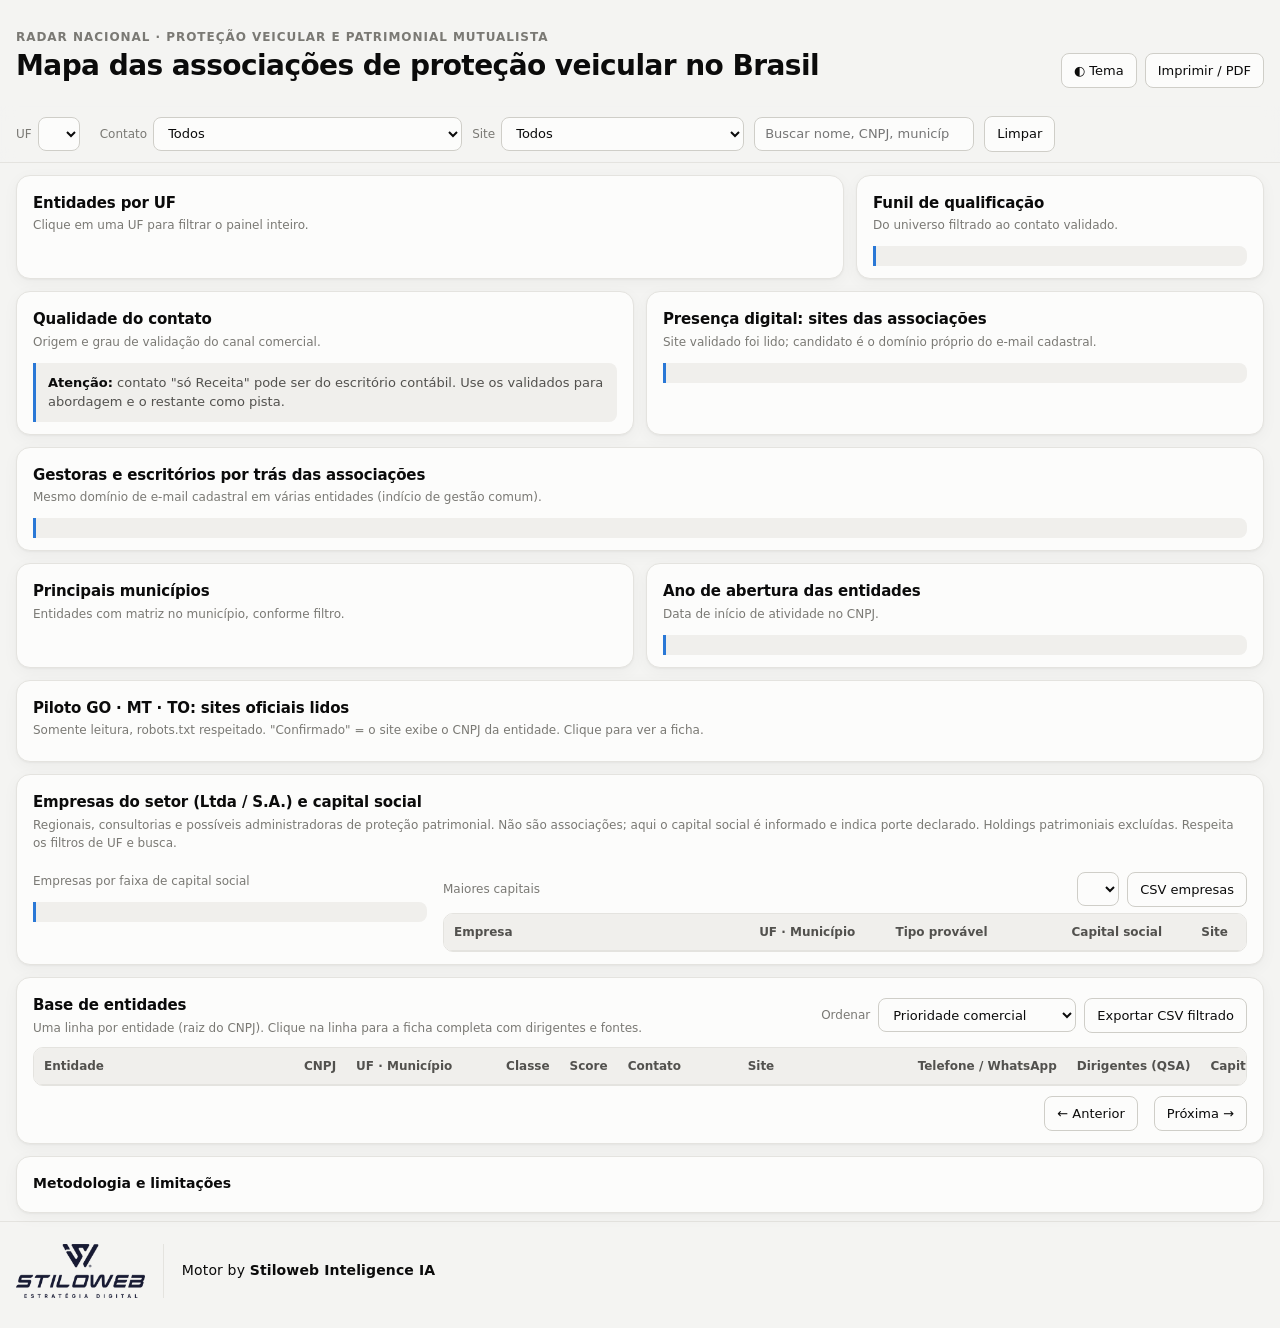
==== commit 272647e3: "Painel da lista SUSEP com segmento veicular, rodape Stiloweb e UX mobile - regras ajustadas com a li" ====
--- a/.claude/skills/radar-protecao-veicular/assets/dashboard_template.html
+++ b/.claude/skills/radar-protecao-veicular/assets/dashboard_template.html
@@ -131,6 +131,18 @@
 @media (max-width:1000px){.c8,.c4,.c6,.c5,.c7{grid-column:span 12}.kpis{grid-template-columns:repeat(2,minmax(0,1fr))}}
 @media (max-width:560px){.filters{position:static}h1{font-size:22px}.kpi .v{font-size:23px}input[type=search]{min-width:0;width:100%}.fgroup{flex-wrap:wrap}.kv{grid-template-columns:1fr}.segleg{grid-template-columns:1fr}.count{margin-left:0}}
 @media print{.filters,.btn{display:none}.card{break-inside:avoid}}
+
+.brandfoot{border-top:1px solid var(--line);margin-top:8px;padding:22px 0 30px}
+.brandfoot .wrap{display:flex;gap:18px;align-items:center;flex-wrap:wrap}
+.brandfoot img{height:54px;width:auto;display:block}
+.brandfoot .lg-dark{display:none}
+@media (prefers-color-scheme:dark){:root:not([data-theme="light"]) .brandfoot .lg-light{display:none}:root:not([data-theme="light"]) .brandfoot .lg-dark{display:block}}
+:root[data-theme="dark"] .brandfoot .lg-light{display:none}:root[data-theme="dark"] .brandfoot .lg-dark{display:block}
+.brandfoot .motor{font-size:14px;color:var(--text);letter-spacing:.01em}
+.brandfoot .motor b{font-weight:680}
+.brandfoot .fmeta{font-size:12px;color:var(--text-3);margin-top:2px;max-width:900px}
+.brandfoot .sep{width:1px;align-self:stretch;background:var(--line)}
+@media (max-width:560px){.brandfoot .sep{display:none}.brandfoot img{height:46px}}
 </style>
 </head>
 <body>
@@ -253,7 +265,12 @@
     </div>
   </section>
 </main>
-<footer class="wrap foot" id="foot"></footer>
+<footer class="brandfoot" role="contentinfo"><div class="wrap">
+  <img class="lg-light" alt="Stiloweb Estratégia Digital" src="[data-uri]">
+  <img class="lg-dark" alt="Stiloweb Estratégia Digital" src="[data-uri]">
+  <span class="sep" aria-hidden="true"></span>
+  <div><div class="motor">Motor by <b>Stiloweb Inteligence IA</b></div><div class="fmeta" id="foot"></div></div>
+</div></footer>
 
 <div class="tooltip" id="tt" role="status"></div>
 <dialog id="dlg" aria-labelledby="dlgT"><div class="dh"><h3 id="dlgT"></h3><button class="btn" id="dlgX" type="button" aria-label="Fechar">✕</button></div><div class="db" id="dlgB"></div></dialog>
